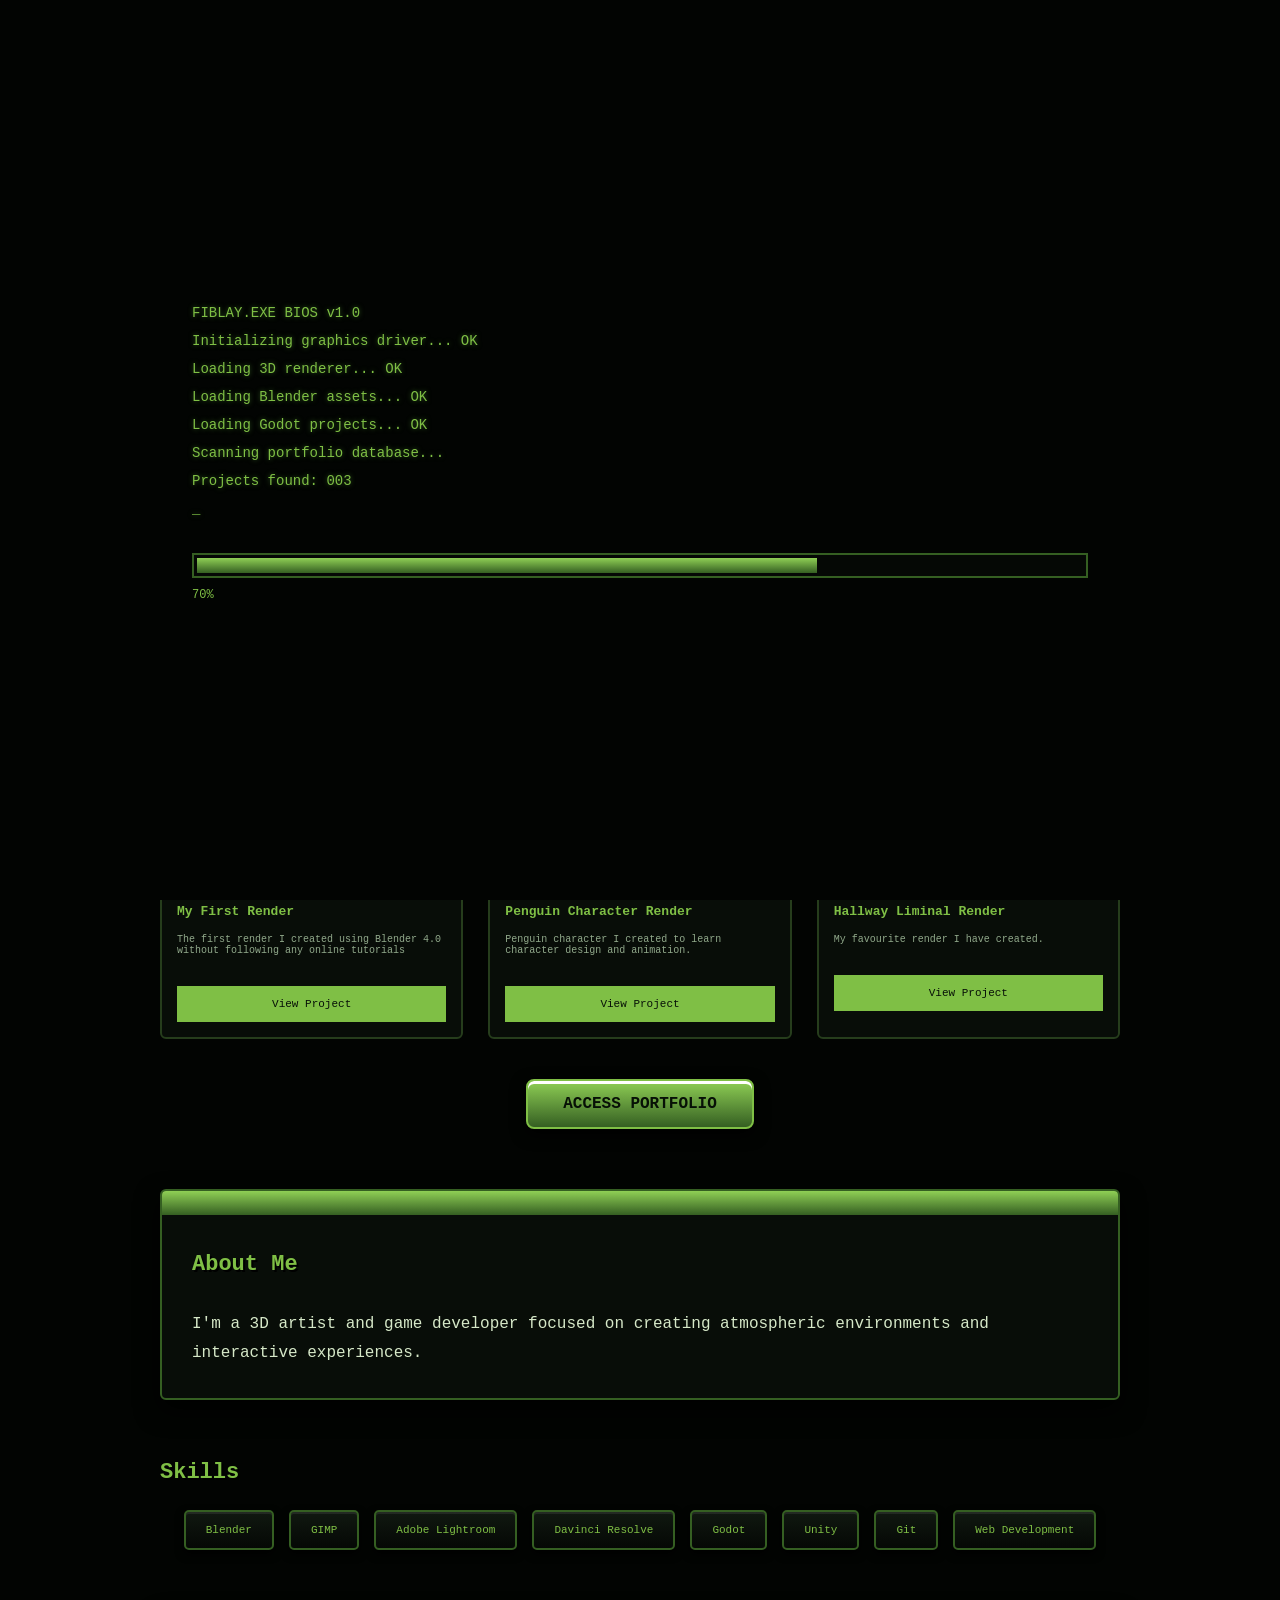
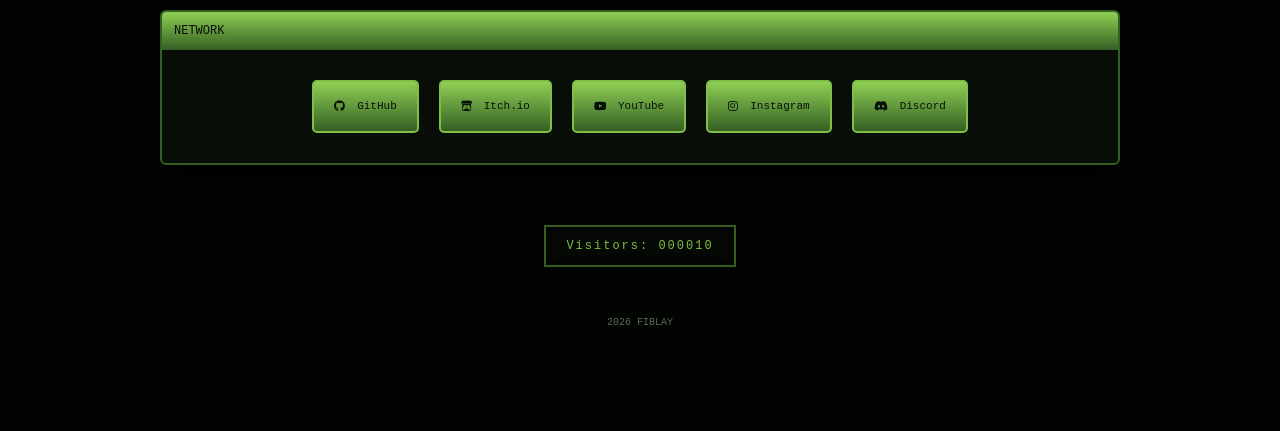
==== index.html @ e03ae9de "home page FINAL" ====
<!DOCTYPE html>
<html lang="en">

<head>
    <meta charset="UTF-8">
    <meta name="viewport" content="width=device-width, initial-scale=1.0">

    <title>FIBLAY | 3D Artist</title>

    <link rel="stylesheet" href="style.css">
     <link rel="stylesheet" href="modal.css">
    <link rel="stylesheet" href="https://cdnjs.cloudflare.com/ajax/libs/font-awesome/6.5.2/css/all.min.css">
    <script data-goatcounter="https://fiblay.goatcounter.com/count" async src="//gc.zgo.at/count.js"></script>

</head>


<body>
    <canvas id="wireframe"></canvas>
    <div id="boot-screen">

        <div id="boot-container">

            <div id="boot-text">
                <span id="cursor">_</span>
            </div>


            <div id="loading-bar">

                <div id="loading-fill"></div>

            </div>


            <div id="loading-percent">
                0%
            </div>

        </div>

    </div>

    <div class="site">

        <!-- Header -->
        <header>

            <div class="logo">
                fiblay
            </div>

            <nav>
                <a href="#home">Home</a>
                <a href="#work">Projects</a>
                <a href="#about">About</a>
                <a href="#network">Contact</a>
            </nav>

        </header>


        <!-- Hero -->
        <section id="home" class="hero">

            <div class="window">

                <div class="window-bar">
                </div>

                <div class="window-content">

                    <h1>
                        MULTIMEDIA ARTIST<br>
                        & GAME DEVELOPER
                    </h1>

                    <p>
                        Creating immersive worlds through art and code.
                    </p>
                </div>

            </div>

        </section>



        <!-- Projects -->
        <section id="work">

            <h2>
                Featured Projects
            </h2>


            <div class="projects">


         <div class="project" onclick="openProject('firstRender')">

                    <img src="assets/Images/project1.png" alt="Project">

                    <h3>
                        My First Render
                    </h3>

                    <p>
                        The first render I created using Blender 4.0 without following any online tutorials
                    </p>

                     <a href="#" onclick="event.stopPropagation(); openProject('firstRender')">
                        View Project
                    </a>

                </div>



             <div class="project" onclick="openProject('penguin')">

                    <img src="assets/Images/staycool.png" alt="Penguin Character">

                    <h3>
                        Penguin Character Render
                    </h3>

                    <p>
                       Penguin character I created to learn character design and animation.
                    </p>

                     <a href="#" onclick="event.stopPropagation(); openProject('penguin')">
                        View Project
                    </a>

                </div>



                <div class="project" onclick="openProject('hallway')">

                    <img src="assets/Images/halls.jpg" alt="long spanning hallway render">

                    <h3>
                        Hallway Liminal Render
                    </h3>

                    <p>
                        My favourite render I have created. 
                    </p>
                    <a href="#" onclick="event.stopPropagation(); openProject('hallway')">
                        View Project
                    </a>

            </div>
            </div>

            <div class="portfolio-button" >

                <a href="portfolio.html" class="button">
                    ACCESS PORTFOLIO
                </a>

            </div>
        </section>




        <!-- About -->

        <section id="about">

            <div class="window">

                <div class="window-bar">
                </div>


                <div class="window-content">

                    <h2>
                        About Me
                    </h2>

                    <p>
                        I'm a 3D artist and game developer focused on creating atmospheric environments and interactive
                        experiences.
                    </p>


                </div>

            </div>


        </section>





        <!-- Skills -->

        <section class="skills">

            <h2>
                Skills
            </h2>


            <ul>

                <li>Blender</li>
                <li>GIMP</li>
                <LI>Adobe Lightroom</LI>
                <li>Davinci Resolve</li>
                <li>Godot</li>
                <li>Unity</li>
                <li>Git</li>
                <li>Web Development</li>

            </ul>


        </section>


        <!-- Social Links -->

        <section id="network">

            <div class="window">

                <div class="window-bar">
                    NETWORK
                </div>


                <div class="window-content">


                    <div class="socials">


                        <a href="https://github.com/fiblay" target="_blank" rel="noopener noreferrer"
                            class="social-button">
                            <i class="fa-brands fa-github"></i>
                            GitHub
                        </a>

                        <a href="https://fiblay.itch.io/" target="_blank" rel="noopener noreferrer"
                            class="social-button">
                            <i class="fa-brands fa-itch-io"></i>
                            Itch.io
                        </a>

                        <a href="https://www.youtube.com/@fiblayy" target="_blank" rel="noopener noreferrer"
                            class="social-button">
                            <i class="fa-brands fa-youtube"></i>
                            YouTube
                        </a>


                        <a href="https://www.instagram.com/fiblayy/" target="_blank" rel="noopener noreferrer"
                            class="social-button">
                            <i class="fa-brands fa-instagram"></i>
                            Instagram
                        </a>

                        <a href="https://discord.com/users/680056066939158548" target="_blank" rel="noopener noreferrer"
                            class="social-button">
                            <i class="fa-brands fa-discord"></i>
                            Discord
                        </a>


                    </div>


                </div>

            </div>

        </section>


        <div class="visitor-count">

            Visitors:
            <span id="visitors">000010</span>

        </div>


        <!-- Footer -->

        <footer>

            <p>
                2026 FIBLAY

        </footer>


    </div>

    <!-- PROJECT POPUP -->

<div id="project-modal">

    <div id="project-window">

        <div class="window-bar">

            <span id="project-title">
                PROJECT.EXE</span>

            <button id="close-project">✕</button>

        </div>


        <div id="project-body">


            <div id="media-viewer"></div>


            <div id="thumbnail-row">

            </div>


            <div class="project-section">

                <h3>Description</h3>

                <p id="project-description"></p>

            </div>



            <div class="project-section">

                <h3>Software</h3>

                <ul id="project-software">

                </ul>

            </div>



            <div class="project-section">

                <h3>Tags</h3>

                <div id="project-tags">

                </div>

            </div>


        </div>

    </div>

</div>

   <script src="projects.js"></script>
    <script src="modal.js"></script>
    <script src="script.js"></script>
</body>

</html>
---- style.css ----
/* 
   fiblay
 */


* {

    margin:0;

    padding:0;

    box-sizing:border-box;

}



body {

    font-family:"Press Start 2P", monospace;

    background:#020402;

    min-height:100vh;

    color:#d6e8c8;

    overflow-x:hidden;

}





/* 
        WIRE FRAME
 */


#wireframe {

    position:fixed;

    top:0;
    left:0;

    width:100vw;
    height:100vh;

    z-index:0;

    pointer-events:none;

    opacity:.35;

}




.site {

    width:960px;

    margin:auto;

    padding-bottom:60px;

}

.site {

    position:relative;

    z-index:1;

}



/* 
        BOOT SCREEN
 */


#boot-screen {

    position:fixed;

    top:0;

    left:0;


    width:100vw;

    height:100vh;


    background:#020402;


    z-index:9999;


    display:flex;

    justify-content:center;

    align-items:center;

}



#boot-container {

    width:70%;

}



#boot-text {

    color:#7fbf45;

    font-size:14px;

    line-height:2;

    text-shadow:

        0 0 5px #355f22;

}



.boot-line {

    opacity:0;

    animation:

        bootAppear .3s forwards;

}



@keyframes bootAppear {

    from {

        opacity:0;

    }


    to {

        opacity:1;

    }

}



#cursor {

    animation:

        blink .7s infinite;

}



@keyframes blink {

    50% {

        opacity:0;

    }

}





/* 
        LOADING BAR
 */


#loading-bar {

    margin-top:30px;


    width:100%;


    height:25px;


    background:#050805;


    border:

        2px solid #355f22;


    padding:3px;

}



#loading-fill {


    width:0%;


    height:100%;


    background:

        linear-gradient(
            #8fcf55,
            #355f22
        );


    transition:

        width .3s;

}



#loading-percent {


    margin-top:10px;


    color:#7fbf45;


    font-size:12px;

}





/* 
        HEADER
 */


header {


    margin-top:25px;


    padding:18px 20px;


    display:flex;


    justify-content:space-between;


    align-items:center;



    background:

        linear-gradient(
            #101810,
            #050805
        );



    border:

        2px solid #355f22;



    border-radius:8px;



    box-shadow:

        inset 0 2px rgba(255,255,255,.08),

        0 8px 20px black;

}



.logo {


    color:#7fbf45;


    font-size:24px;


    letter-spacing:2px;



    text-shadow:

        2px 2px #000;

}






nav a {


    display:inline-block;


    margin-left:10px;


    padding:10px 14px;



    color:#071007;



    text-decoration:none;



    font-size:11px;



    background:

        linear-gradient(
            #8fcf55,
            #355f22
        );



    border:

        2px solid #7fbf45;



    border-radius:5px;



    box-shadow:

        inset 0 2px white,

        0 4px 8px black;

}





nav a:hover {


    background:

        linear-gradient(
            #b2e879,
            #477d2d
        );

}





/* \
        SECTIONS
 */


section {

    margin-top:60px;

    margin-bottom:60px;

}





/* 
        WINDOW PANELS
 */


.window {


    margin-top:35px;


    background:#080d08;



    border:

        2px solid #355f22;



    border-radius:6px;



    overflow:hidden;



    box-shadow:

        0 10px 25px black;

}



.window-bar {


    padding:12px;



    color:#071007;



    font-size:12px;



    background:

        linear-gradient(
            #8fcf55,
            #355f22
        );

}



.window-content {


    padding:30px;


    line-height:1.8;

}





/* 
        HERO
 */


.hero {


    text-align:center;


    padding:40px 0;

}



.hero h1 {


    font-size:38px;


    color:#7fbf45;



    text-shadow:

        3px 3px #000;

}



.hero p {


    margin:25px;


    color:#91a98b;


    font-size:12px;

}










/* 
        HEADINGS
 */


h2 {


    color:#7fbf45;


    font-size:22px;


    margin-bottom:25px;



    text-shadow:

        2px 2px #000;

}





/* 
        PROJECTS
 */


.projects {


    display:grid;


    grid-template-columns:

        repeat(3,1fr);



    gap:25px;

}



.project {


    background:#080d08;


    border:

        2px solid #263d1c;



    border-radius:6px;



    overflow:hidden;


    transition:.3s;

}



.project:hover {


    border-color:#7fbf45;


    transform:

        translateY(-5px);

}



.project img {


    width:100%;


    height:200px;


    object-fit:cover;

}



.project h3 {


    padding:15px;


    color:#7fbf45;


    font-size:13px;

}



.project p {


    padding:0 15px 15px;


    color:#91a98b;


    font-size:10px;

}



.project a {


    display:block;


    margin:15px;


    padding:12px;



    text-align:center;


    background:#7fbf45;



    color:#071007;



    text-decoration:none;


    font-size:11px;

}





/* 
        SKILLS
 */


.skills ul {


    display:flex;


    justify-content:center;


    gap:15px;


    flex-wrap:wrap;


    list-style:none;

}



.skills li {


    padding:12px 20px;


    color:#7fbf45;


    background:


        linear-gradient(
            #101810,
            #050805
        );



    border:

        2px solid #355f22;



    border-radius:5px;



    font-size:11px;



    box-shadow:

        inset 0 2px rgba(255,255,255,.08),

        0 4px 8px black;

}






/* 
        SOCIALS
 */


.socials {


    display:flex;


    gap:20px;


    flex-wrap:wrap;


    justify-content:center;

}



.social-button {


    display:flex;


    align-items:center;


    gap:12px;


    padding:15px 20px;



    color:#071007;


    text-decoration:none;


    font-size:11px;



    background:

        linear-gradient(
            #8fcf55,
            #355f22
        );



    border:

        2px solid #7fbf45;



    border-radius:5px;

}





/*
        VISITOR COUNTER
 */


.visitor-count {


    margin:25px auto 20px;


    display:block;


    width:max-content;



    padding:12px 20px;



    background:#050805;



    color:#7fbf45;



    border:

        2px solid #355f22;



    font-size:12px;


    letter-spacing:2px;



    box-shadow:

        inset 0 0 10px black;

}





/* 
        FOOTER
 */


footer {


    margin-top:50px;


    padding-bottom:40px;



    text-align:center;


    color:#556b50;


    font-size:10px;

}





/* 
        MOBILE OPTIMIZATION
        FINLAY.EXE
 */


@media screen and (max-width:600px){


    .site {

        width:92%;

        padding-bottom:50px;

    }




    /* HEADER */

    header {

        flex-direction:column;

        align-items:center;

        gap:18px;

        padding:15px;

    }



    .logo {

        font-size:20px;

        text-align:center;

    }





    /* NAVIGATION */

    header nav {

        width:100%;

        display:grid;

        grid-template-columns:

            repeat(3, 1fr);

        gap:8px;

    }



    header nav a {

        margin:0;

        width:100%;

        padding:10px 3px;


        font-size:9px;

        text-align:center;


        white-space:nowrap;

    }






    /* HERO */

    .hero {

        padding-top:20px;

        padding-bottom:40px;

    }



    .hero h1 {

        font-size:25px;

        line-height:1.5;

    }




    .hero p {

        font-size:10px;

        line-height:2;

    }







    /* WINDOWS / PANELS */

    .window-content {

        padding:20px;

    }




    h2 {

        font-size:16px;

    }







    /* PROJECTS */

    .projects {

        grid-template-columns:1fr;

        gap:20px;

    }



    .project img {

        height:180px;

    }








    /* SKILLS */

    .skills ul {

        display:grid !important;

        grid-template-columns:

            repeat(2,1fr) !important;


        gap:10px;

        width:100%;

    }



    .skills li {

        width:100%;

        padding:12px 5px;


        font-size:9px;


        text-align:center;


        white-space:nowrap;

    }







    /* SOCIAL BUTTONS */

    .socials {

        display:grid;

        grid-template-columns:

            repeat(2,1fr);

        gap:10px;

    }



    .social-button {

        min-width:0;

        padding:12px 5px;

        font-size:9px;

    }







    /* VISITOR COUNTER */

    .visitor-count {

        max-width:100%;

        text-align:center;

        font-size:9px;

    }





    footer {

        padding-bottom:40px;

    }


}

/*
        SMALL MOBILE NAV FIX*/
@media screen and (max-width:600px){

    header nav {

        display:flex;

        justify-content:center;

        flex-wrap:nowrap;

        gap:5px;

        width:100%;

    }


    header nav a {

        flex:1;

        min-width:0;

        padding:8px 2px;

        margin:0;

        font-size:7px;

        letter-spacing:-1px;

        text-align:center;

        white-space:nowrap;

    }

}

.portfolio-button {

    text-align:center;

    margin-top:40px;

}


.portfolio-button .button {

    display:inline-block;


    padding:14px 35px;


    background:

        linear-gradient(
            #8fcf55,
            #355f22
        );


    color:#071006;


    border:

        2px solid #7fbf45;


    border-radius:8px;


    font-weight:bold;


    text-decoration:none;


    box-shadow:

        inset 0 3px white,

        0 5px 15px black;


    transition:.2s;


}



.portfolio-button .button:hover {

    transform:translateY(-3px);


    background:

        linear-gradient(
            #b5e878,
            #5d9635
        );

}




.portfolio-button .button:active {


    transform:

        translateY(2px);



    box-shadow:

        inset 0 4px rgba(0,0,0,.35);

}





/* MOBILE BUTTON */

@media screen and (max-width:600px){


    .portfolio-button .button {


        width:100%;


        min-width:0;


        padding:14px 10px;


        font-size:8px;


    }


}
---- modal.css ----
/* =========================
   FINLAY.EXE PROJECT MODAL
========================= */


#project-modal {

    display:none;

    position:fixed;

    inset:0;

    background:

        rgba(0,0,0,.75);


    z-index:999999;


    justify-content:center;

    align-items:center;


    padding:30px;

}



/* MAIN WINDOW */

#project-window {


    width:900px;

    max-width:95vw;


    max-height:90vh;


    overflow:hidden;


    background:#090d09;


    border:

        3px solid #5f9f3a;


    border-radius:10px;


    box-shadow:

        0 15px 50px black;


}



/* TITLE BAR */

#project-window .window-bar {


    display:flex;


    justify-content:space-between;


    align-items:center;


    padding:12px 18px;


    background:


        linear-gradient(
            #78b84a,
            #345b22
        );


    color:#071006;


    font-family:

        "Courier New",
        monospace;


    font-weight:bold;


}





#close-project {


    background:#111;


    color:#8fd65c;


    border:

        1px solid #8fd65c;


    width:30px;

    height:30px;


    cursor:pointer;


}





/* CONTENT AREA */


#project-body {


    padding:30px;


    overflow-y:auto;


    max-height:80vh;


}



/* THUMBNAILS */


#thumbnail-row {


    display:flex;


    gap:12px;


    margin-top:20px;


    overflow-x:auto;


}



#thumbnail-row img {


    width:100px;


    height:70px;


    object-fit:cover;


    cursor:pointer;


    border:

        2px solid #355d22;


    transition:.2s;


}



#thumbnail-row img:hover {


    border-color:#9be35d;


    transform:translateY(-3px);


}





/* TEXT SECTIONS */


.project-section {


    margin-top:35px;


    padding-top:20px;


    border-top:

        1px solid #355d22;


}




.project-section h3 {


    color:#8fd65c;


    font-family:

        "Courier New",
        monospace;


    margin-bottom:12px;


}




.project-section p,


.project-section li {


    color:#ccc;


    line-height:1.6;


}



/* SOFTWARE LIST */


#project-software {


    list-style:none;


    display:flex;


    flex-wrap:wrap;


    gap:10px;


}



#project-software li {


    padding:

        8px 14px;


    background:#111;


    border:

        1px solid #5f9f3a;


    color:#8fd65c;


    border-radius:5px;


}



/* TAGS */


#project-tags {


    display:flex;

    flex-wrap:wrap;

    gap:10px;


}



#project-tags span {


    padding:

        8px 14px;


    background:

        linear-gradient(
            #1c2718,
            #090d09
        );


    border:

        1px solid #5f9f3a;


    color:#8fd65c;


    border-radius:5px;


}


#media-viewer {

    width:100%;

}



.project-media {

    display:block;

    width:100%;

    max-height:450px;

    object-fit:contain;

    background:black;

    border:

        2px solid #355d22;

}



video.project-media {

    background:black;

}
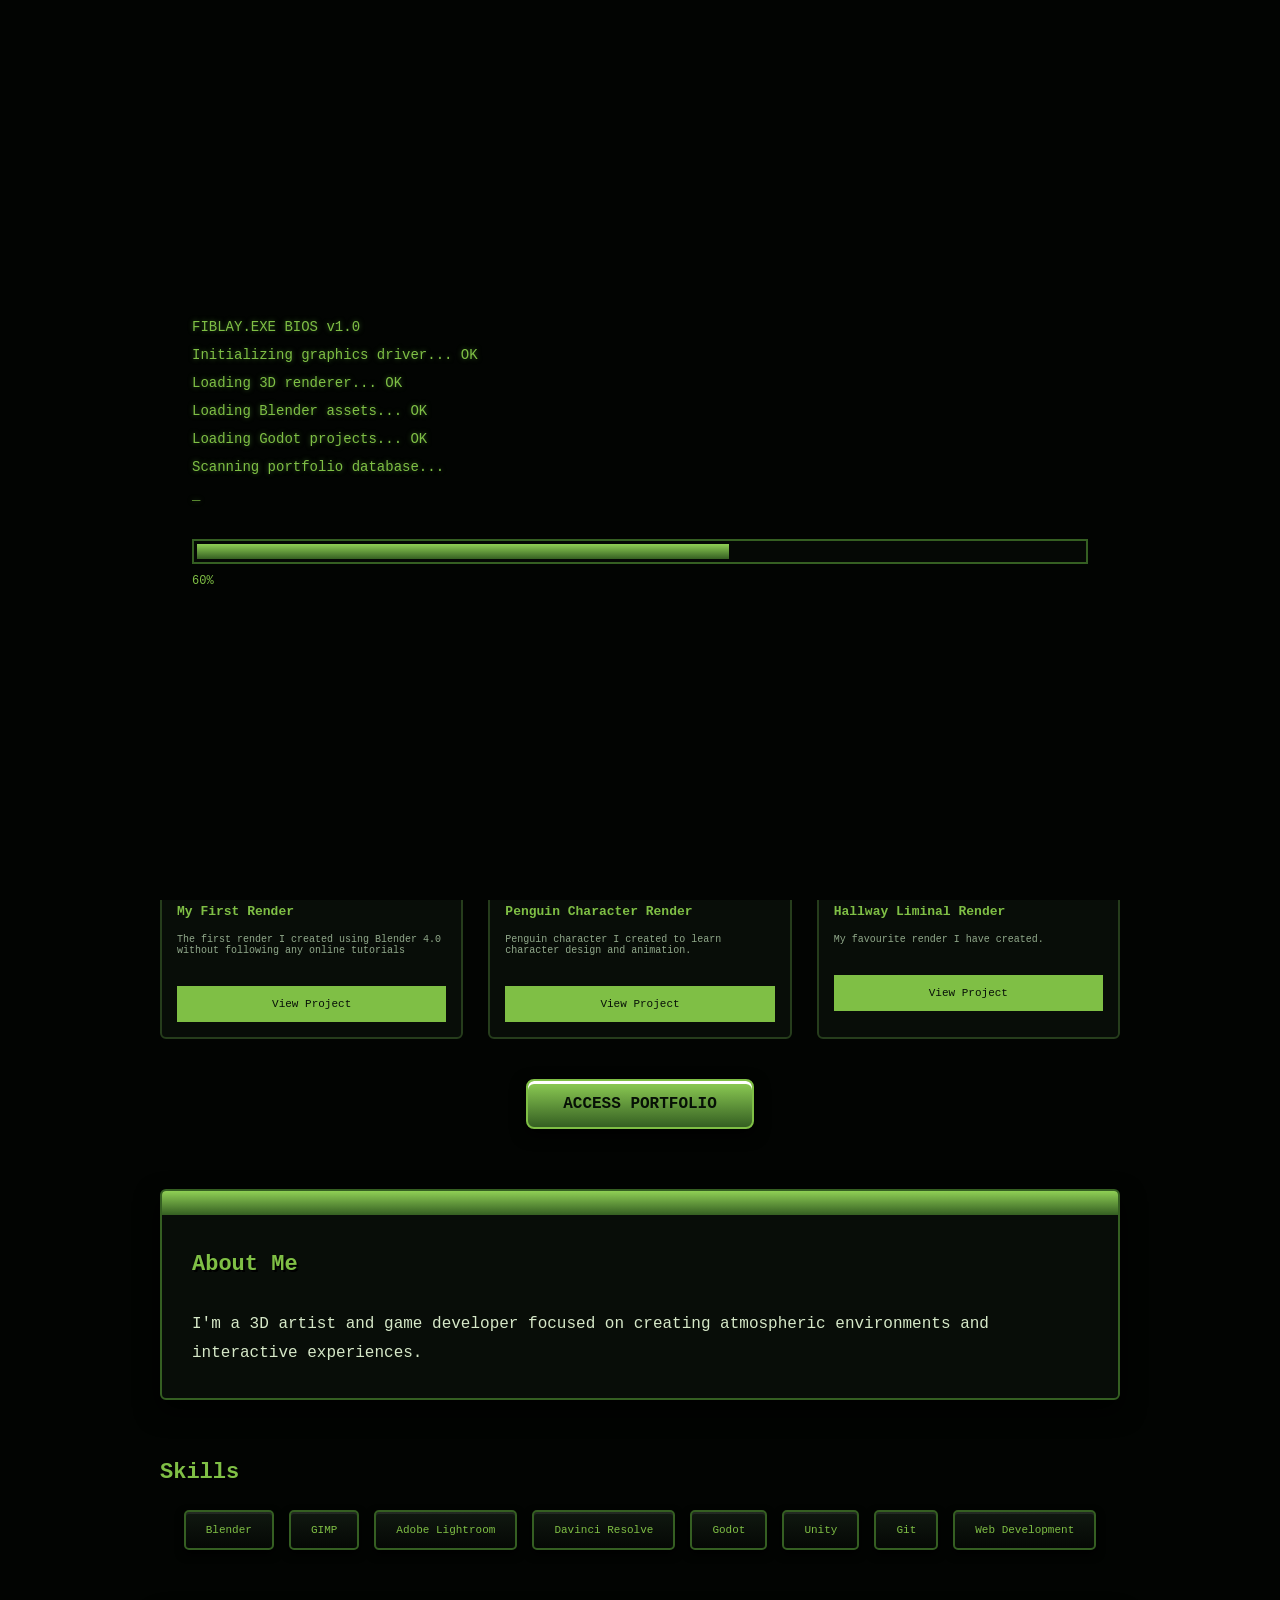
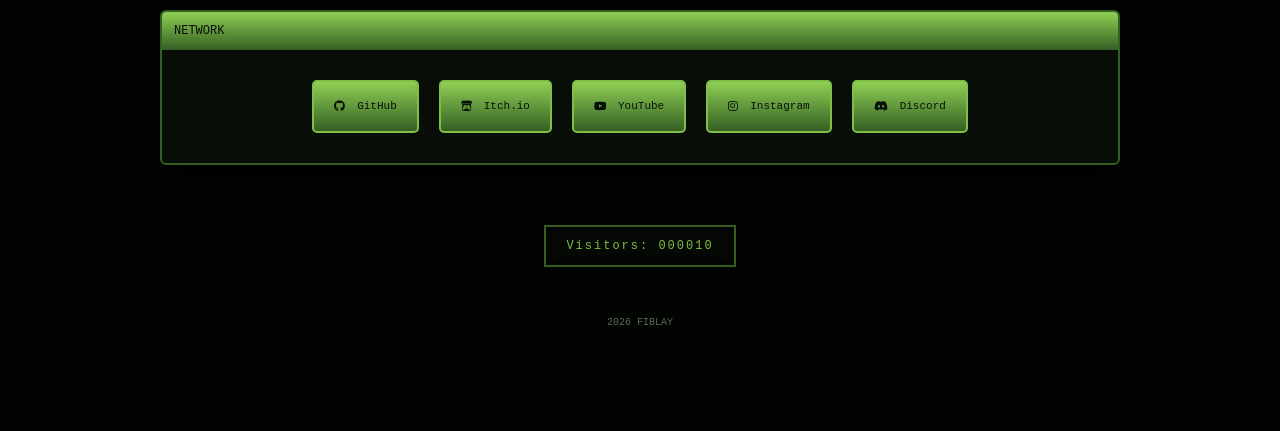
==== commit bdeed0df: "homepage Final but fr this time" ====
--- a/index.html
+++ b/index.html
@@ -177,7 +177,7 @@
                 </div>
 
 
-                <div class="window-content">
+                <div class="window-content"> 
 
                     <h2>
                         About Me
--- a/style.css
+++ b/style.css
@@ -1267,7 +1267,7 @@
 
         letter-spacing:-1px;
 
-        text-align:center;
+        text-align:center; 
 
         white-space:nowrap;
 
--- a/modal.css
+++ b/modal.css
@@ -134,7 +134,7 @@
 
 }
 
-
+ 
 
 
 
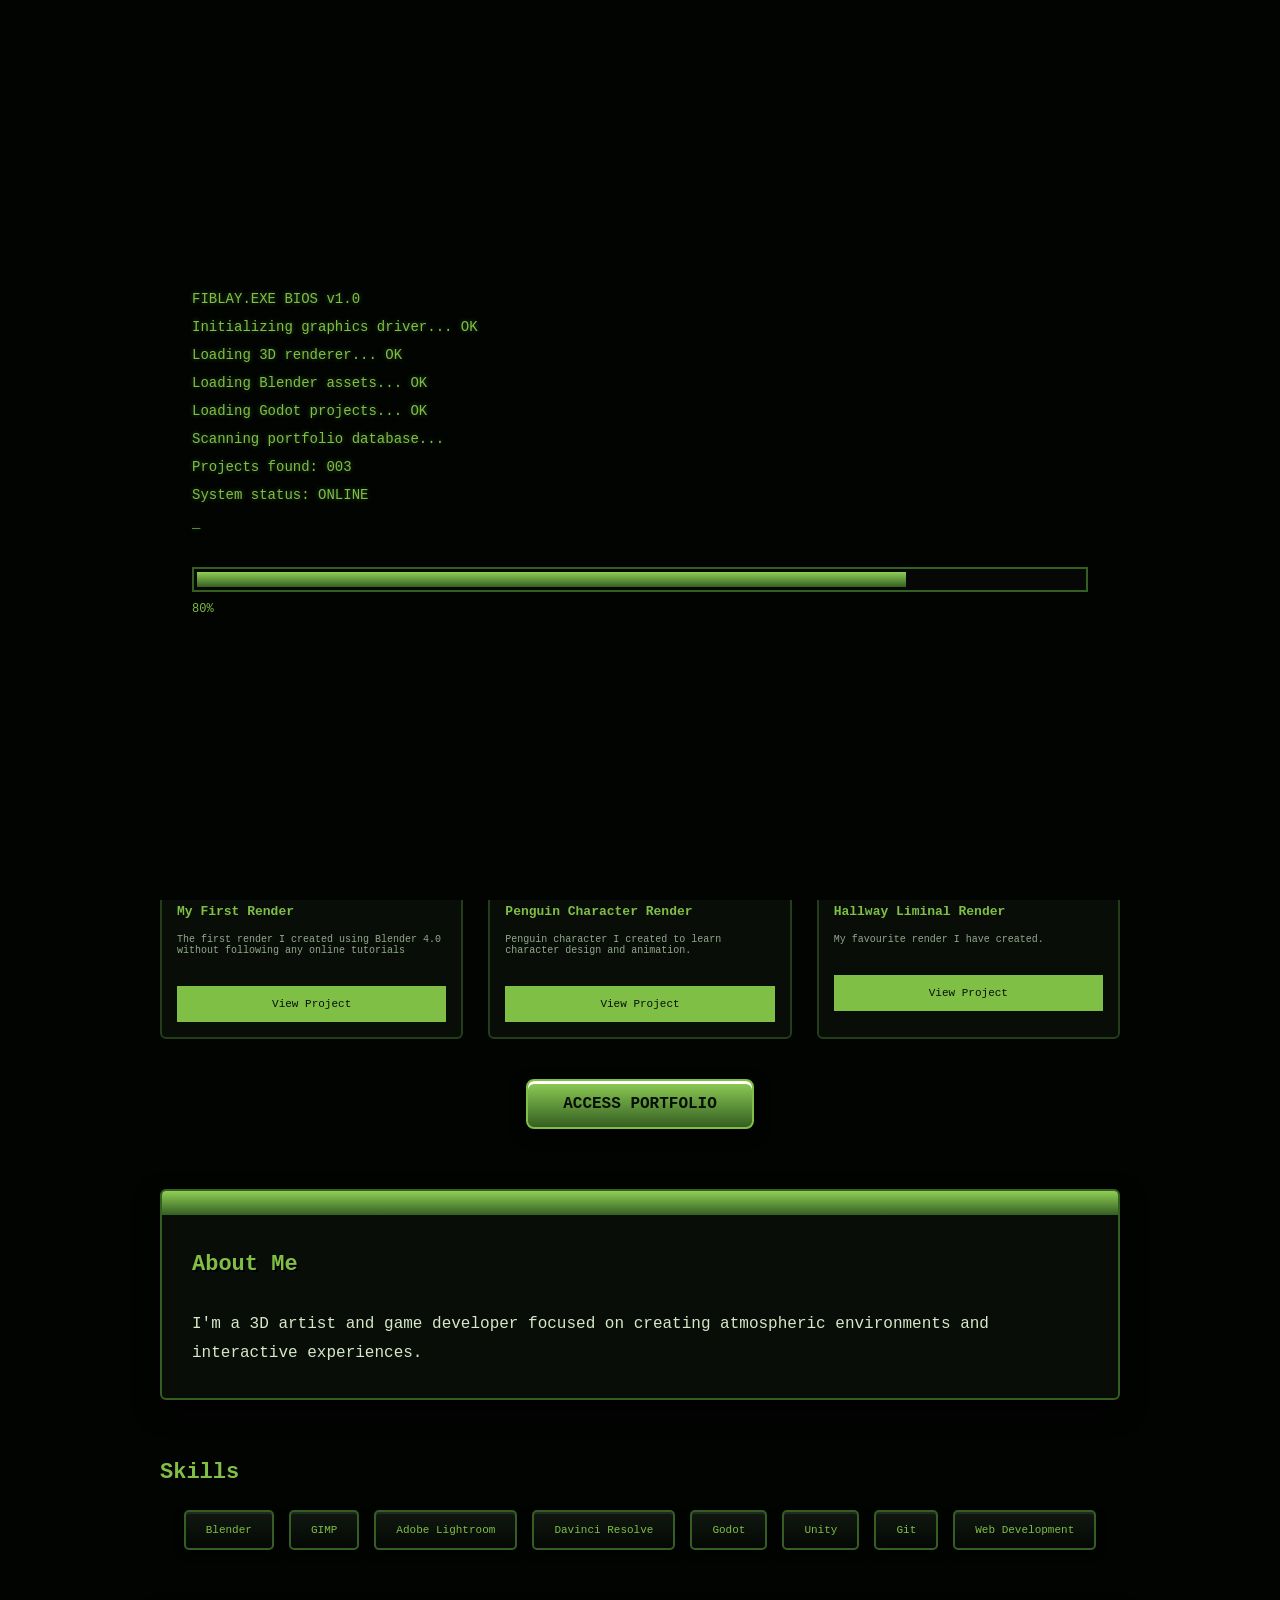
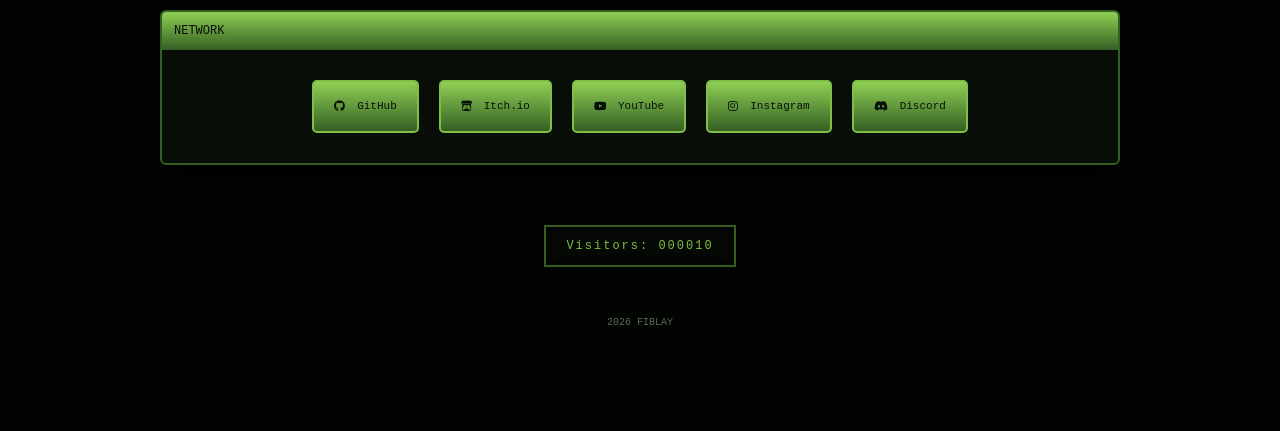
==== commit 68d3a144: "fixed large file error" ====
--- a/index.html
+++ b/index.html
@@ -21,7 +21,7 @@
 
         <div id="boot-container">
 
-            <div id="boot-text">
+            <div id="boot-text"> 
                 <span id="cursor">_</span>
             </div>
 
--- a/style.css
+++ b/style.css
@@ -1262,7 +1262,7 @@
         padding:8px 2px;
 
         margin:0;
-
+ 
         font-size:7px;
 
         letter-spacing:-1px;
--- a/modal.css
+++ b/modal.css
@@ -406,4 +406,17 @@
 
     background:black;
 
-}+}
+
+iframe.project-media {
+
+    width:100%;
+
+    height:450px;
+
+    display:block; 
+
+    border:none;
+
+}
+
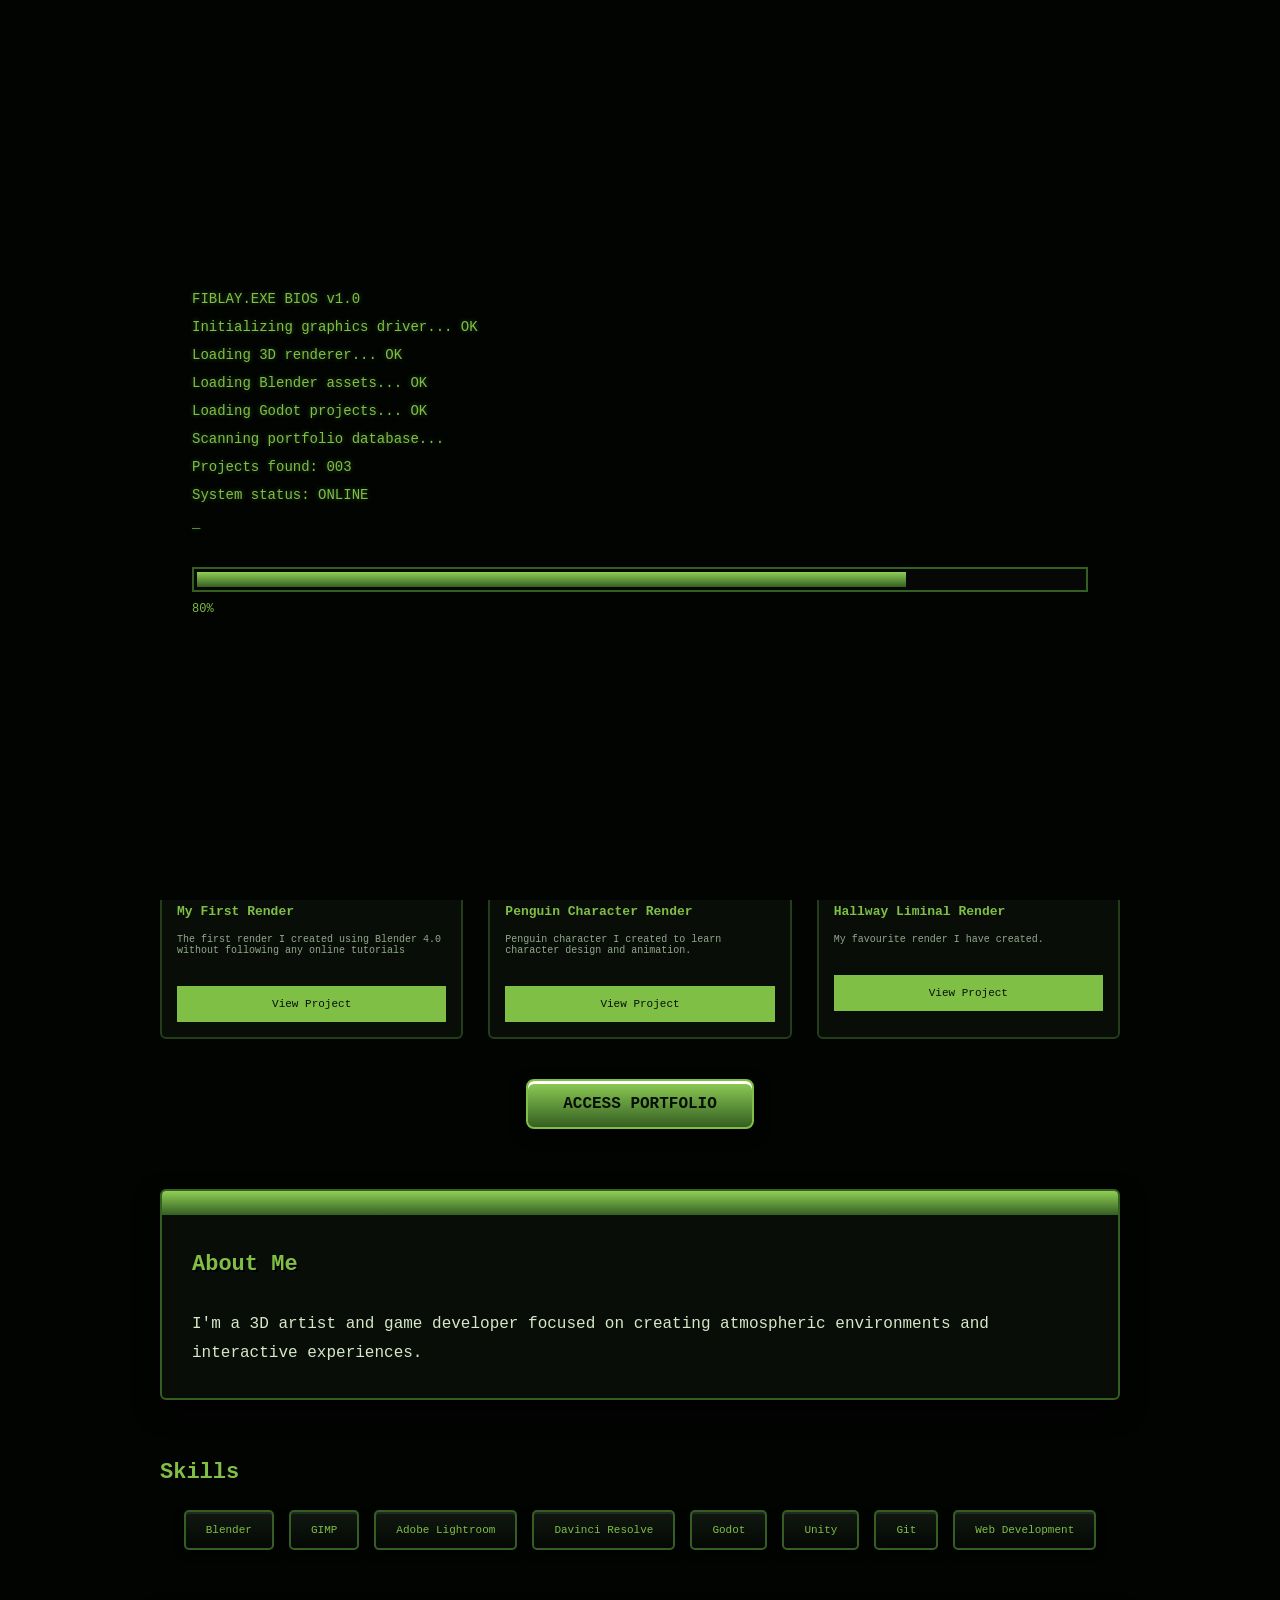
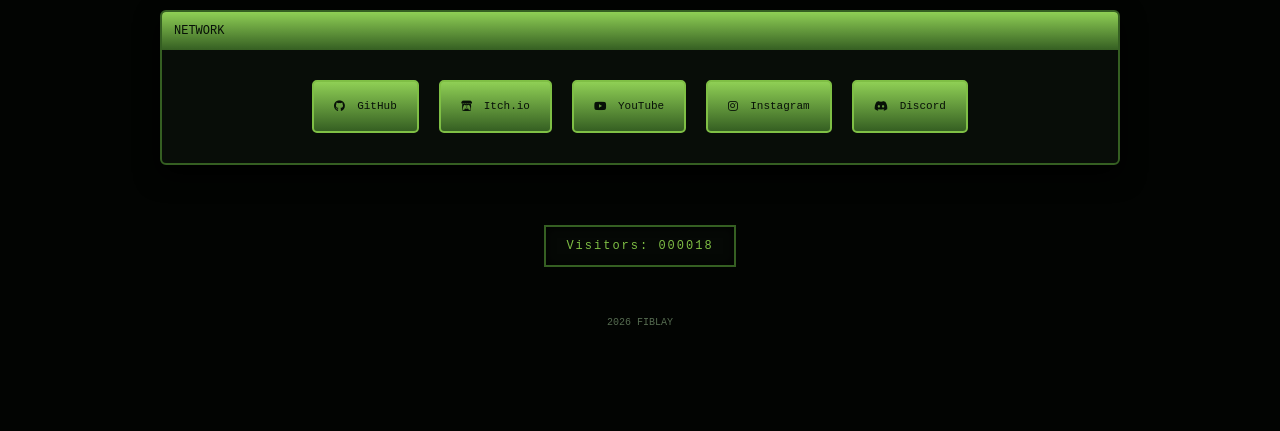
==== commit e9b34e00: "Update index.html" ====
--- a/index.html
+++ b/index.html
@@ -288,7 +288,7 @@
         <div class="visitor-count">
 
             Visitors:
-            <span id="visitors">000010</span>
+            <span id="visitors">000018</span>
 
         </div>
 
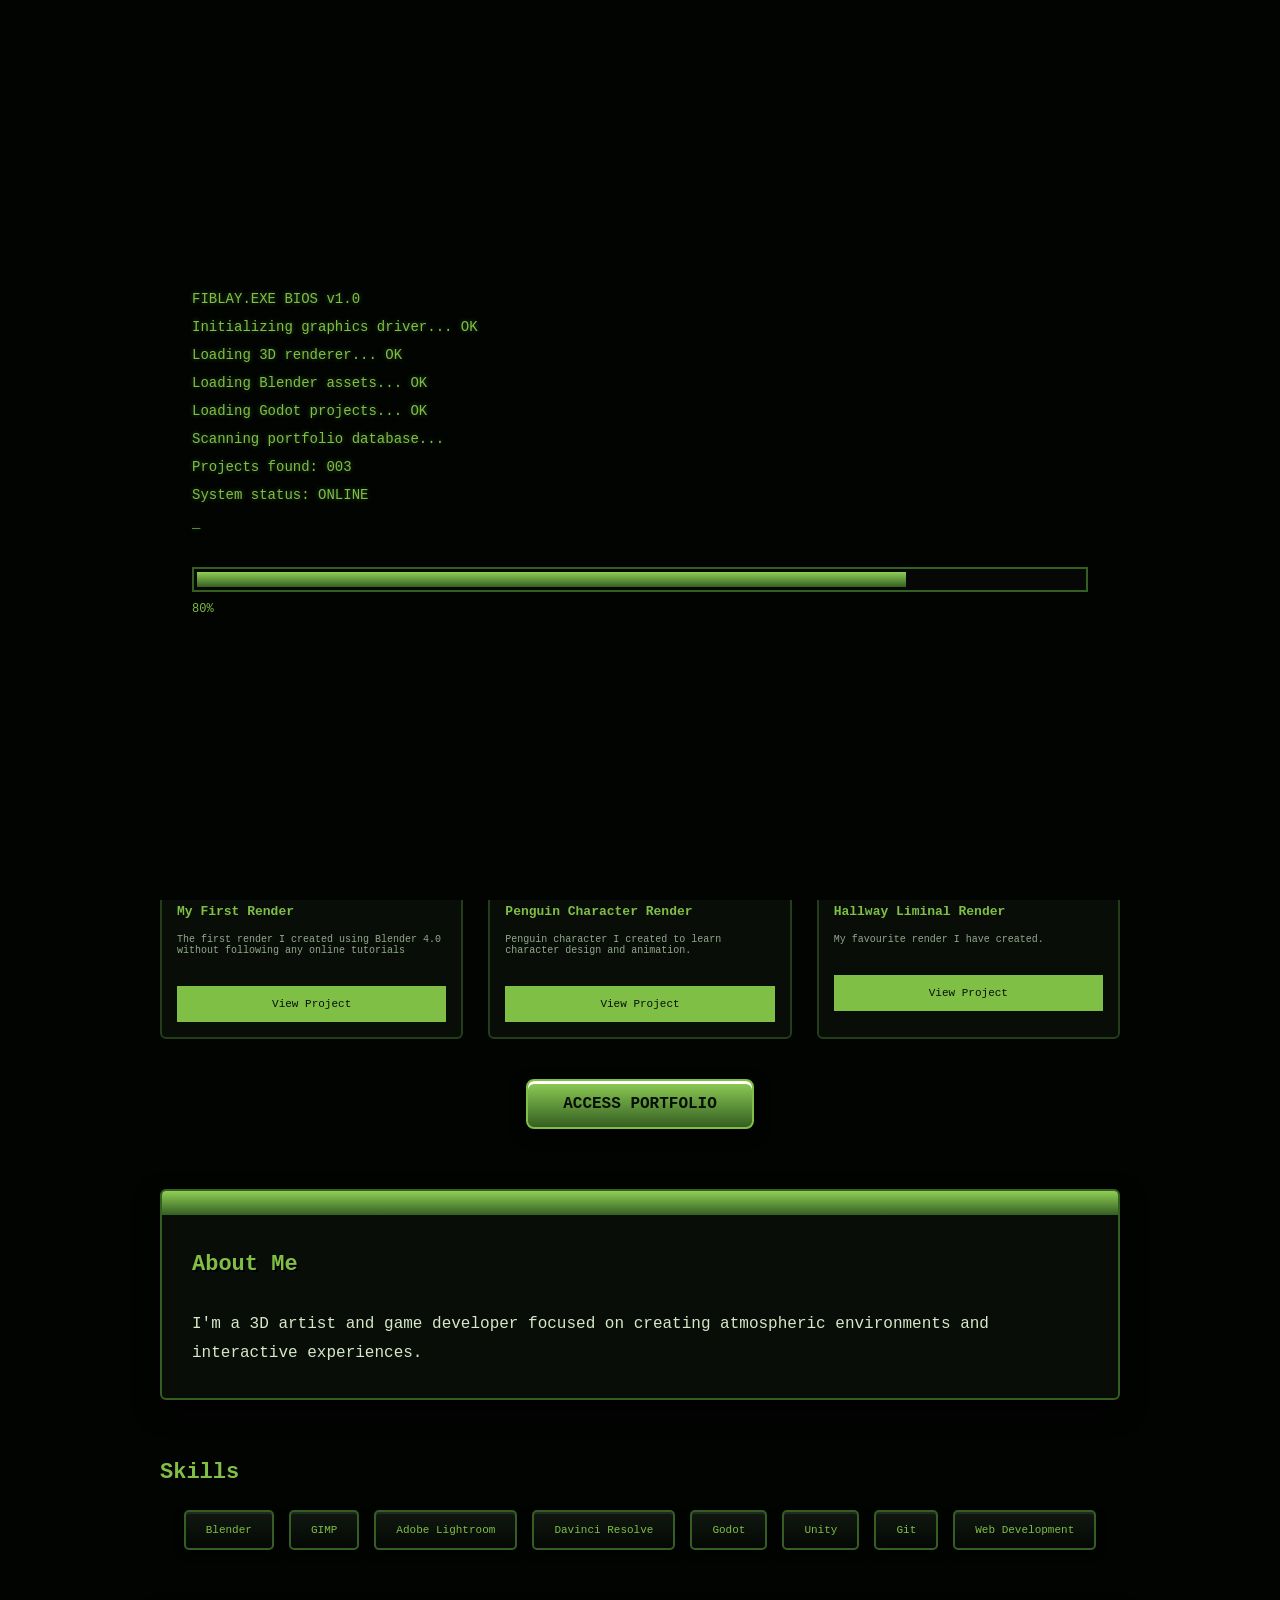
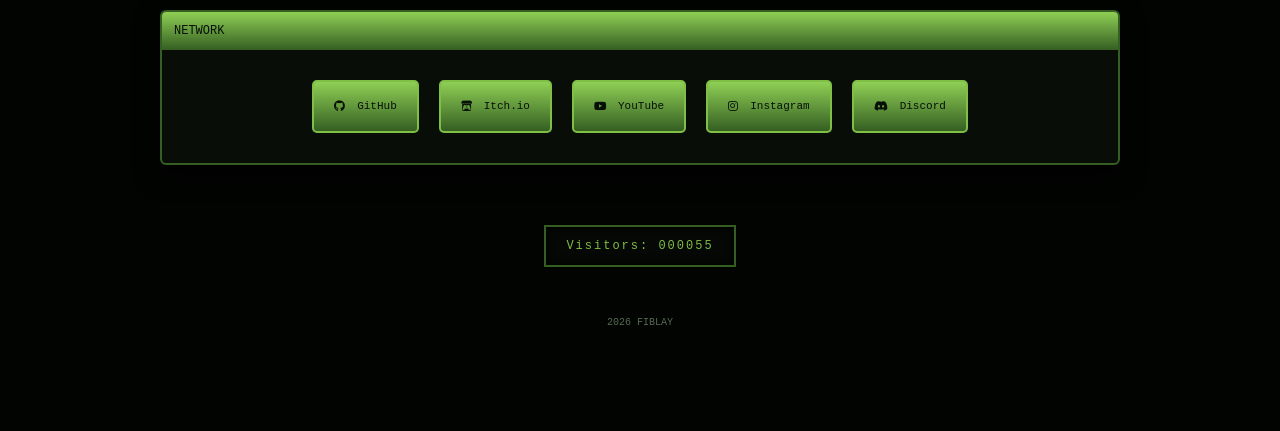
==== commit bb8bec82: "Update index.html" ====
--- a/index.html
+++ b/index.html
@@ -288,7 +288,7 @@
         <div class="visitor-count">
 
             Visitors:
-            <span id="visitors">000018</span>
+            <span id="visitors">000055</span>
 
         </div>
 
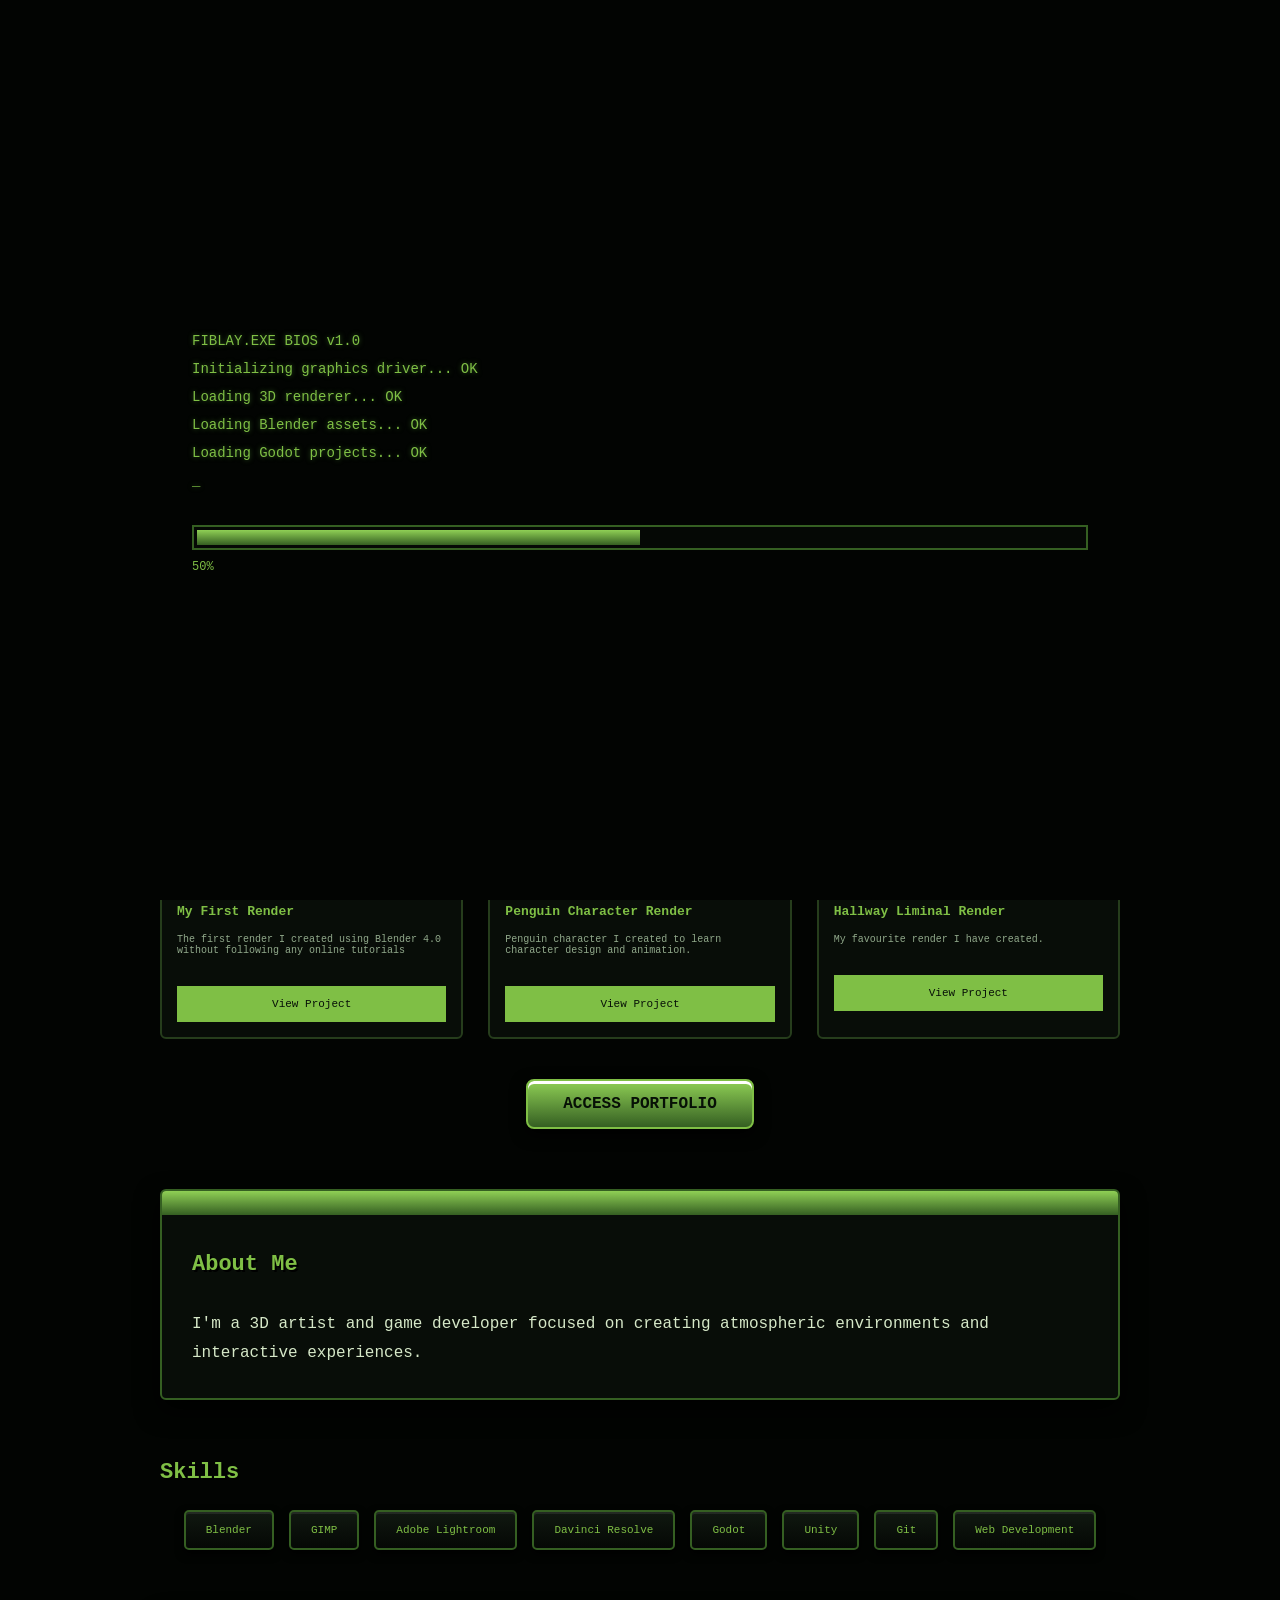
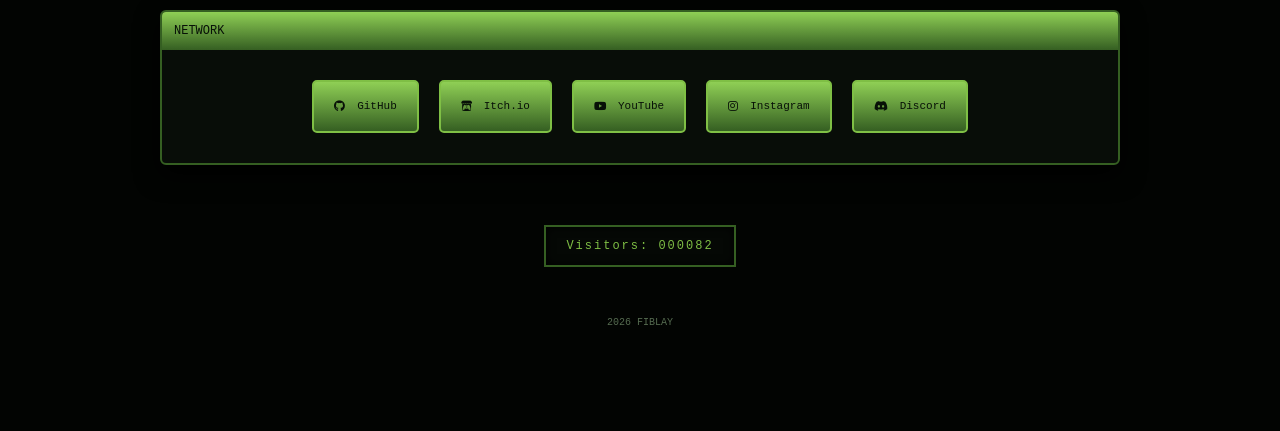
==== commit 4191d9ee: "favicon update" ====
--- a/index.html
+++ b/index.html
@@ -4,7 +4,9 @@
 <head>
     <meta charset="UTF-8">
     <meta name="viewport" content="width=device-width, initial-scale=1.0">
-
+    <link rel="icon" href="assets/favicon.ico" sizes="any">
+<link rel="icon" type="image/png" href="favicon.png">
+<link rel="apple-touch-icon" href="favicon.png">
     <title>FIBLAY | 3D Artist</title>
 
     <link rel="stylesheet" href="style.css">
@@ -288,7 +290,7 @@
         <div class="visitor-count">
 
             Visitors:
-            <span id="visitors">000055</span>
+            <span id="visitors">000082</span>
 
         </div>
 
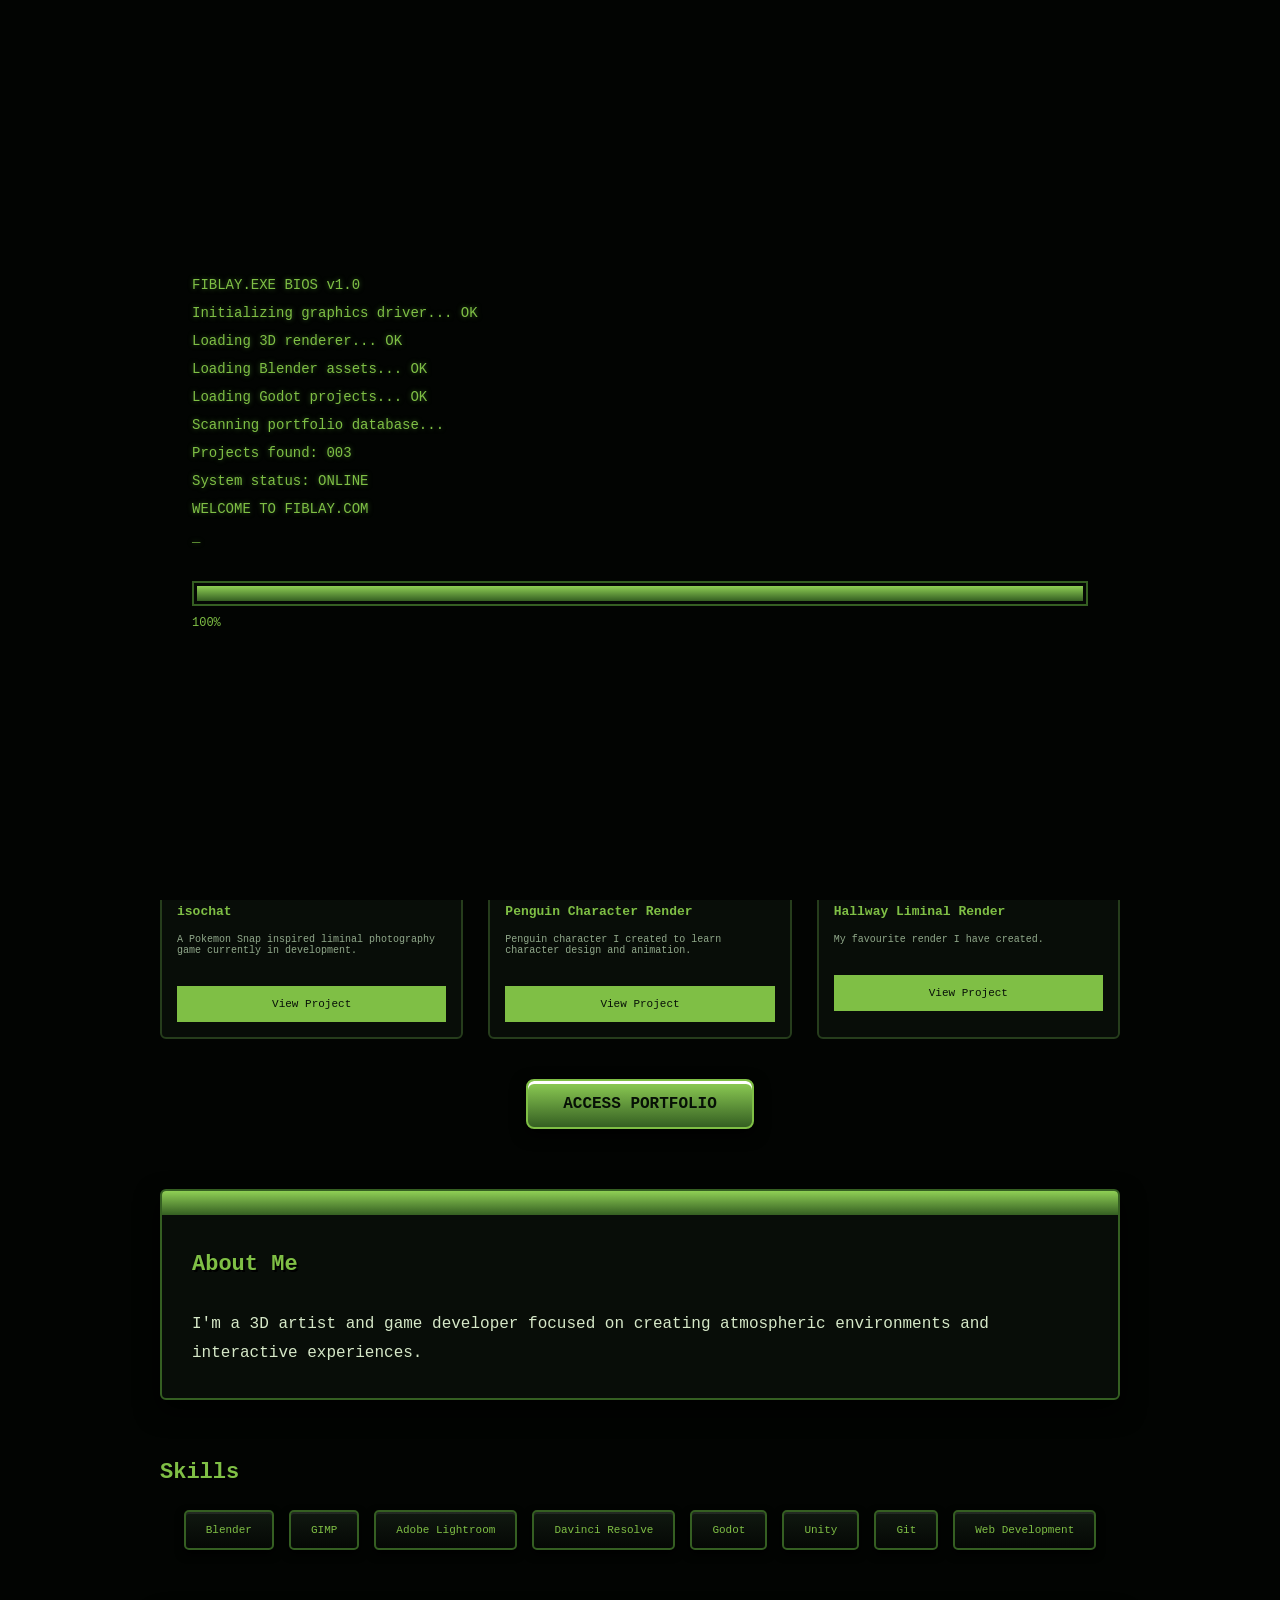
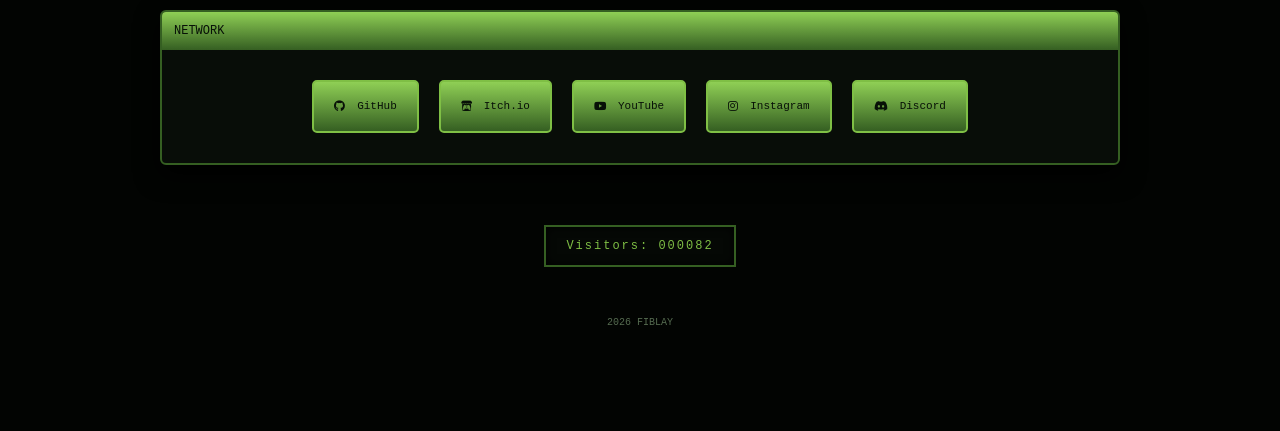
==== commit 5a67d414: "changed featured projects" ====
--- a/index.html
+++ b/index.html
@@ -99,19 +99,19 @@
             <div class="projects">
 
 
-         <div class="project" onclick="openProject('firstRender')">
-
-                    <img src="assets/Images/project1.png" alt="Project">
+         <div class="project" onclick="openProject('isochat')">
+
+                    <img src="assets/Images/game1.png" alt="Project">
 
                     <h3>
-                        My First Render
+                        isochat
                     </h3>
 
                     <p>
-                        The first render I created using Blender 4.0 without following any online tutorials
-                    </p>
-
-                     <a href="#" onclick="event.stopPropagation(); openProject('firstRender')">
+                        A Pokemon Snap inspired liminal photography game currently in development.
+                    </p>
+
+                     <a href="#" onclick="event.stopPropagation(); openProject('isochat')">
                         View Project
                     </a>
 
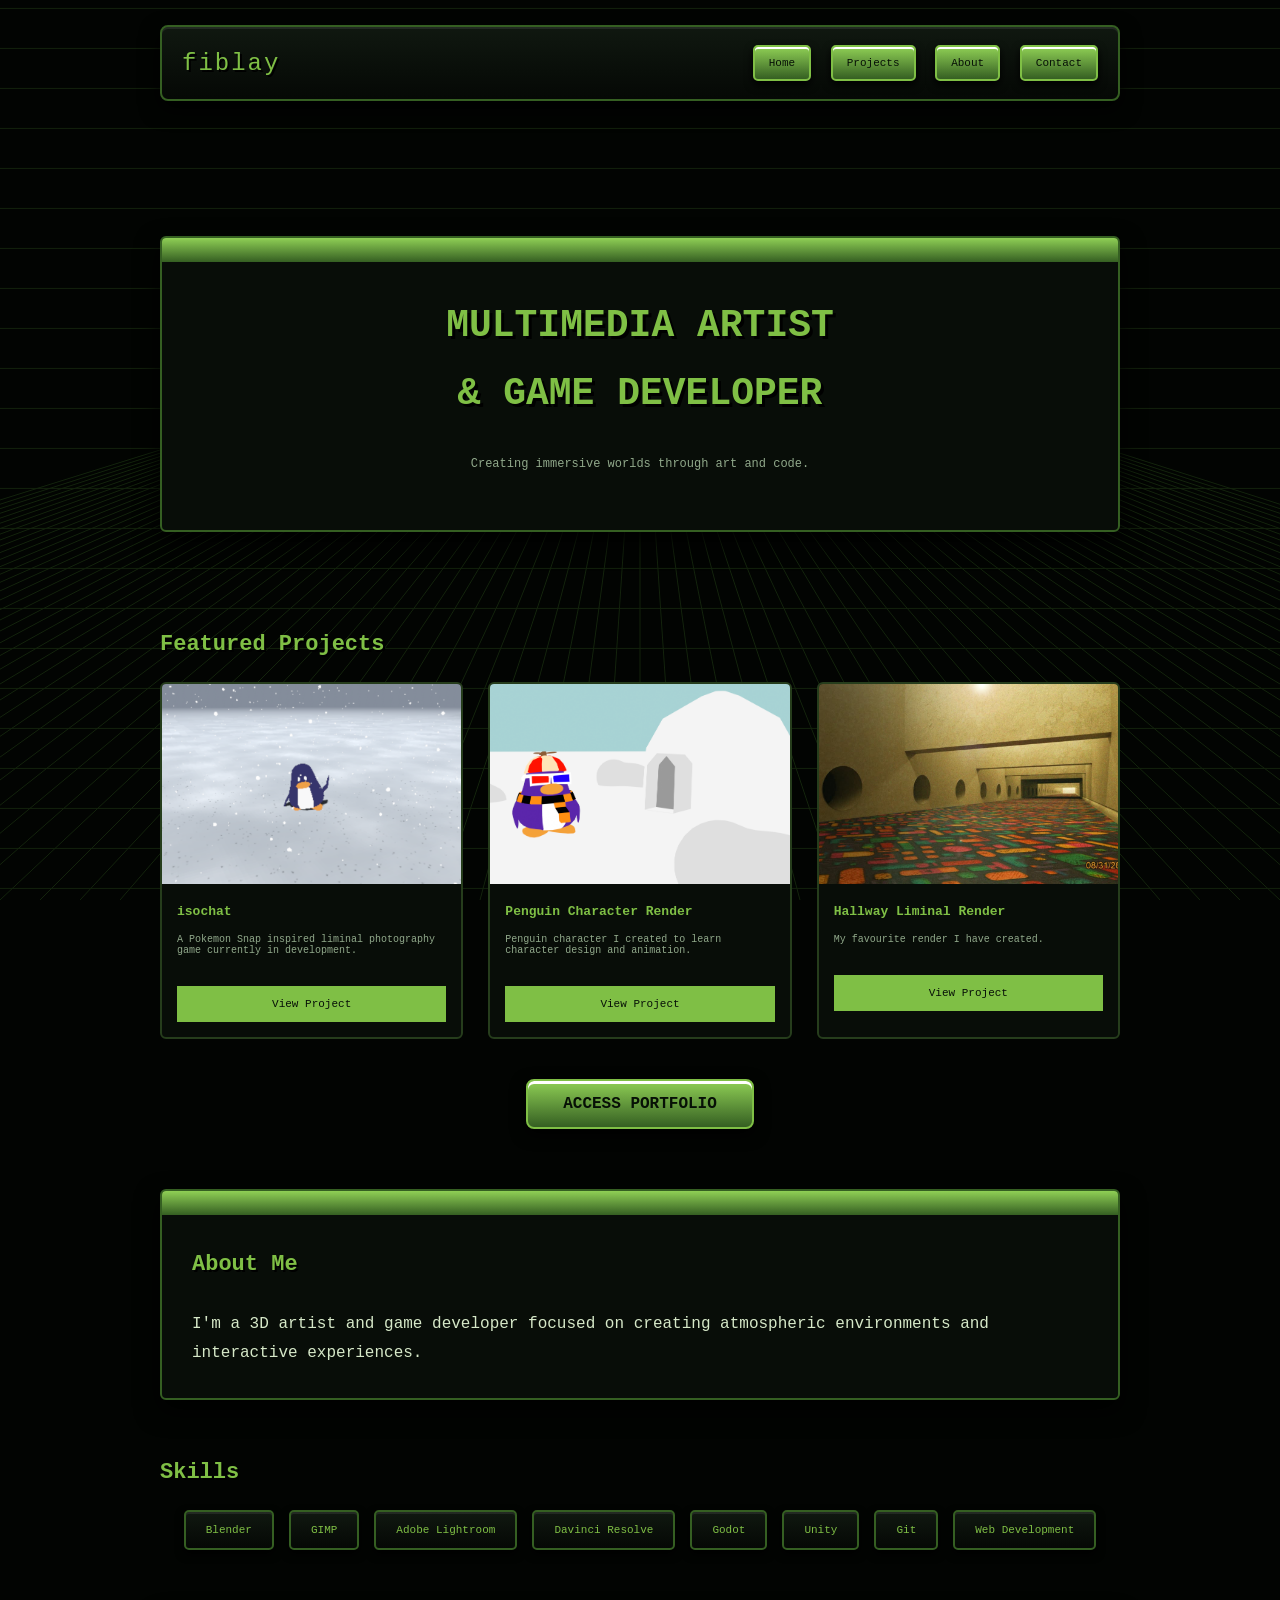
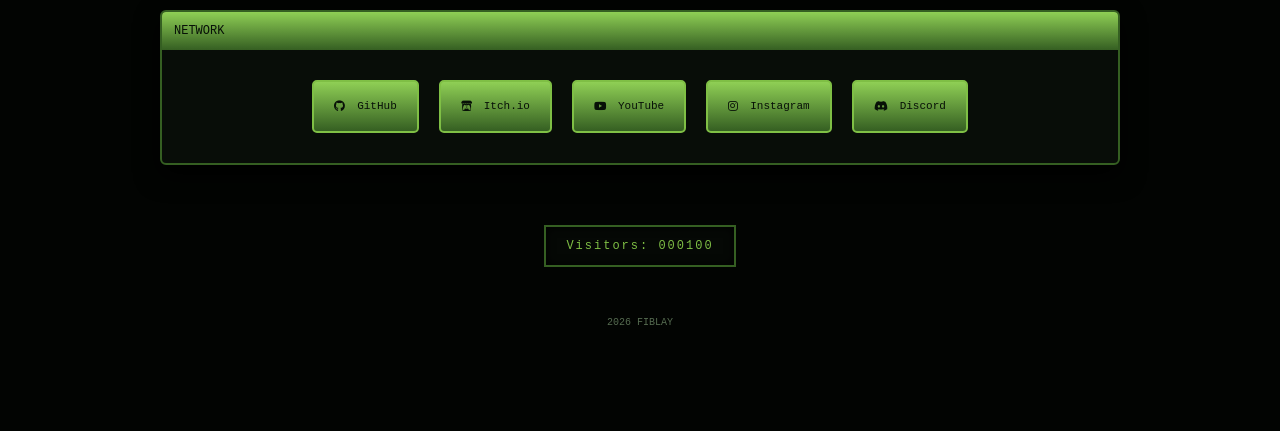
==== commit 8d5dbf27: "Update index.html" ====
--- a/index.html
+++ b/index.html
@@ -290,7 +290,7 @@
         <div class="visitor-count">
 
             Visitors:
-            <span id="visitors">000082</span>
+            <span id="visitors">000100</span>
 
         </div>
 
